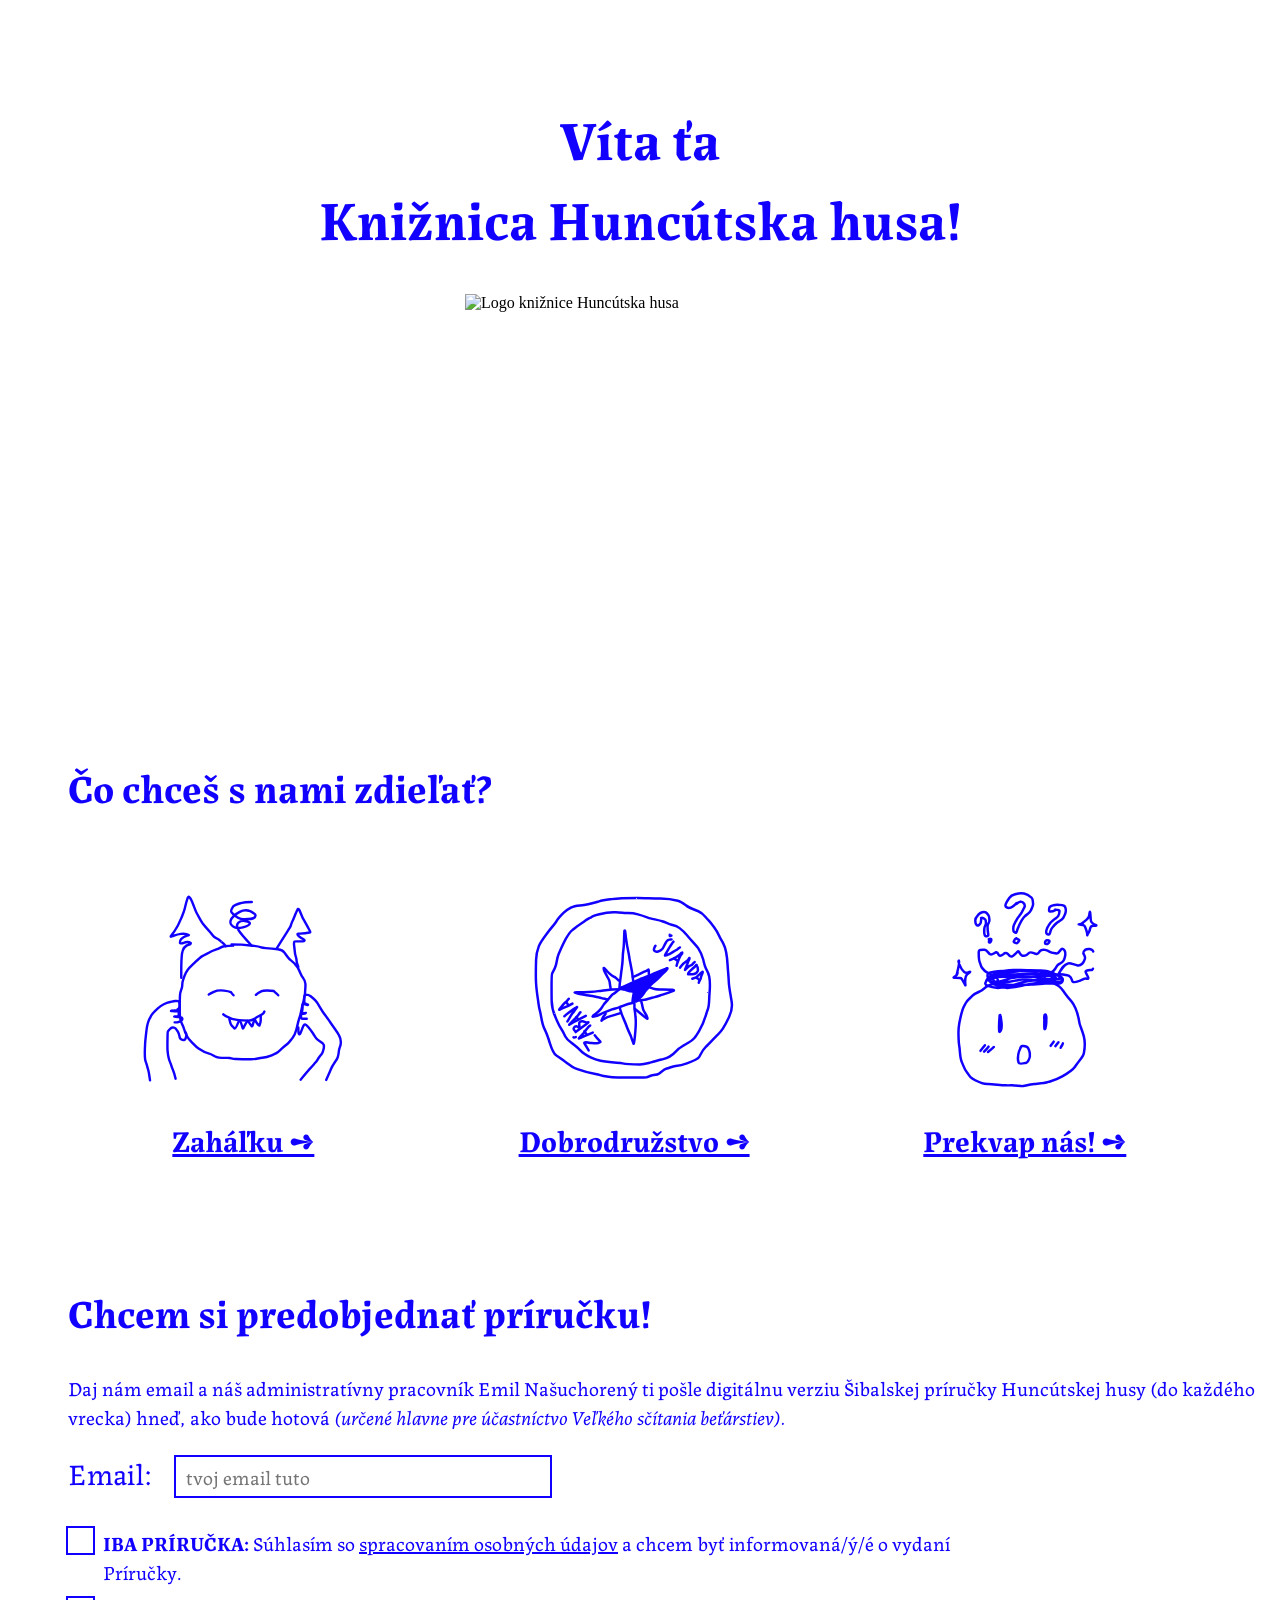
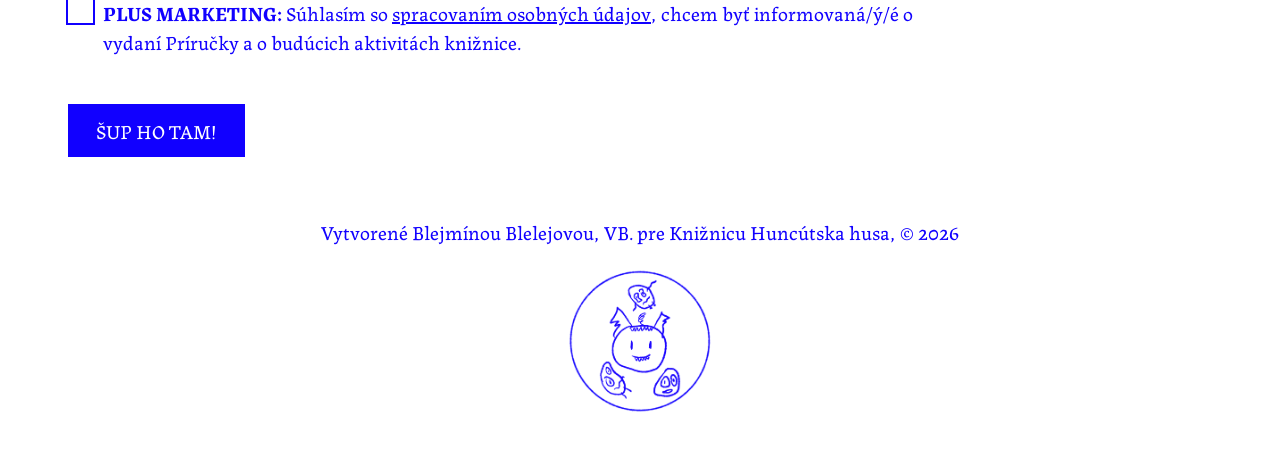
==== index.html @ d6629766 "Add files via upload" ====
<!DOCTYPE html>
<html lang="sk">
  
  <head>
    <meta charset="UTF-8">
    <link rel="stylesheet" href="style.css">
    <link rel="preconnect" href="https://fonts.googleapis.com">
    <link rel="preconnect" href="https://fonts.gstatic.com" crossorigin>
    <link href="https://fonts.googleapis.com/css2?family=Labrada:ital,wght@0,100..900;1,100..900&display=swap" rel="stylesheet">
    <meta name="viewport" content="width=device-width, initial-scale=1.0">
    <title>Knižnica Huncútska husa</title>
    <style>
      img {
  display: block;
  margin: auto;
}
    </style>
  </head>
  
  <body>
    
    <div class="header">
<h1 style="text-align:center; padding-top: 60px;">Víta ťa<br> Knižnica Huncútska husa! </h1>
<img src="khhlogofull.png" alt="Logo knižnice Huncútska husa" width="350" height="350" style="padding-bottom: 40px;">

    </div>

    <div>
<h2 style="padding-left: 60px;"> Čo chceš s nami zdieľať? </h2>
      
      <div class="categorycontainer">
        <div>
      <a href="lollygagging.html">  
      <img src="zahalka.svg" alt="Kresba goblina s rukami za hlavou" width="200" height="200">
      <h3 style="text-align:center;"> Zaháľku &#10170;</h3>
      </a>
       </div>

        <div>
      <a href="adventure.html">  
      <img src="kompas.svg" alt="Kresba kompasu ukazujúceho na švandu a zábavu" width="200" height="200">
      <h3 style="text-align:center;"> Dobrodružstvo &#10170;</h3>
      </a>
          </div>

         <div>
      
      <a href="surprise.html">
          <img src="prekvapko.svg" alt="Kresba prekvapeného vreca, z ktorého vyskakujú otazníky a trblietky" width="200" height="200">
      <h3 style="text-align:center;"> Prekvap nás! &#10170;</h3>
      </a>
          </div>
        
        </div>

      <br>
    </div>

 <div>
  <h2 style="padding-left: 60px;"> Chcem si predobjednať príručku! </h2>
   <p style="padding-left:60px;"> Daj nám email a náš administratívny pracovník Emil Našuchorený ti pošle digitálnu verziu Šibalskej príručky Huncútskej husy (do každého vrecka) hneď, ako bude hotová
    <i>(určené hlavne pre účastníctvo Veľkého sčítania beťárstiev).</i> </p>

<form action="https://api.web3forms.com/submit" method="POST" target="_self">
  <input type="hidden" name="access_key" value="842c9239-0752-47e9-a466-1a3b28e0f6e9">
      
      <div style="padding-left: 60px;" class="form-col">
       
        <label class="submission-label" for="mailMail">Email:</label>
        <input class="input-text" type="email" name="meno" id="mailName" placeholder='tvoj email tuto' required maxlength=200>
        <br>

        
        <label class="container" for="newsletterMain"> <b>IBA PRÍRUČKA:</b> Súhlasím so <a href="gdpr.html">spracovaním osobných údajov</a> a chcem byť informovaná/ý/é o vydaní Príručky. 
        <input type="checkbox" id="newsletterMain" name="newsletterMain" value="Agree">
          <span class="checkmark"></span>
          <br>
        </label>
        
        <label class="container" for="newsletterMarketing"> <b> PLUS MARKETING:</b> Súhlasím so <a href="gdpr.html">spracovaním osobných údajov</a>, chcem byť informovaná/ý/é o vydaní Príručky a o budúcich aktivitách knižnice. 
        <input type="checkbox" id="newsletterMarketing" name="newsletterMarketing" value="Agree">
          <span class="checkmark"></span>
          <br></label>
        <br><br>

        <input type="submit" id="submitNewsletter" name="submitNewsletter" value="Šup ho tam!">
        <input type="hidden" name="redirect" value="https://yourwebsite.com/thanks.html">
      </div>

  </div>
    
<footer style="padding:40px;">
  <p style="text-align:center"> Vytvorené Blejmínou Blelejovou, VB. pre Knižnicu Huncútska husa, © 2026
  </p>
    <img src="bbvb.png" alt="Logo autorstva, malý goblin obklopený duchmi" width="150" height="150">
</footer>
  </body>
</html>
---- style.css ----
:root {
  --blue: #1100FF;
  --orange: #EE5622;
}

.labrada-husafont {
  font-family: "Labrada", serif;
  font-optical-sizing: auto;
  font-weight: 100;
  font-style: normal;
}

ul.breadcrumb {
  padding-left: 60px;
  padding-top: 60px;
  list-style: none;
  font-family: "Labrada", serif;
}
ul.breadcrumb li {
  display: inline;
  font-size: 20px;
  color: var(--blue);
}
ul.breadcrumb li+li:before {
  padding: 8px;
  color: var(--blue);
  content: "/\00a0";
}
ul.breadcrumb li a {
  color: var(--blue);
}
ul.breadcrumb li a:hover {
  color: var(--orange);
  text-decoration: underline;
}

h1 {
  color: var(--blue);
  font-family: "Labrada";
  font-size: 55px;
}

h2 {
  color: var(--blue);
  font-family: "Labrada";
  font-size: 40px;
}

h3 {
  color: var(--blue);
  font-family: "Labrada";
  font-size: 30px;
}

a h3 { 
  color: var(--blue);
}

a:hover h3 { 
  color: var(--orange);
}

h4 {
  color: var(--blue);
  font-family: "Labrada";
  font-size: 25px;
}

p {
  font-size: 20px;
  color: var(--blue);
  font-family: "Labrada";
  }

a:link {
  color: var(--blue);
}

a:hover {
  color: var(--orange);
}

a:visited{
  color: var(--blue);
}

a:visited:hover{
  color: var(--orange);
}

.categorycontainer {
  display: flex;
  padding: 40px;
}

.categorycontainer > div {
  width:33%;
}

.header {
  padding-bottom: 40px;
  }

.form-col {
  width: 70%;
  vertical-align: top;
}

.submission-label {
  font-size: 30px;
  font-family: "Labrada";
  width: 50%;
  margin-top: 5px;
  margin-right: 2%; 
  color: var(--blue);
}               


.input-text {
  background-color: transparent;
  border: 2px solid;
  margin: 0 0 30px;
  font-family: "Labrada";
  color: var(--blue);
  padding: 5px 10px;
  font-size: 20px;
  border-radius: 0;
  width: 40%;
}

.input-text:focus{
  outline: 3px solid var(--blue);
  color:var(--blue);
}

.input-text-area{
  background-color: transparent;
  border: 2px solid;
  margin: 0 0 30px;
  font-family: "Labrada";
  color: var(--blue);
  padding: 5px 10px;
  font-size: 20px;
  width: 100%;
  border-radius: 0;
}

.input-text-area:focus{
  outline: 3px solid var(--blue);
  color:var(--blue);
}

#submitNewsletter{
   background-color:var(--blue);
    color: white;
    text-transform:uppercase;
    padding: 10px;
    width: 20%;
    min-width: 150px;
    font-family: "Labrada";
    font-size: 20px;
    cursor: pointer;
    border: 2px solid var(--blue);
}

#submitAdventure{
   background-color:var(--blue);
    color: white;
    text-transform:uppercase;
    padding: 10px;
    width: 20%;
    min-width: 150px;
    font-family: "Labrada";
    font-size: 20px;
    cursor: pointer;
    border: 2px solid var(--blue);
}

#submitLollygagging{
   background-color:var(--blue);
    color: white;
    text-transform:uppercase;
    padding: 10px;
    width: 20%;
    min-width: 150px;
    font-family: "Labrada";
    font-size: 20px;
    cursor: pointer;
    border: 2px solid var(--blue);
}

#submitSurprise{
   background-color:var(--blue);
    color: white;
    text-transform:uppercase;
    padding: 10px;
    width: 20%;
    min-width: 150px;
    font-family: "Labrada";
    font-size: 20px;
    cursor: pointer;
    border: 2px solid var(--blue);
}

#submitNewsletter:hover, #submitNewsletter:focus, #submitNewsletter:active {
    background-color: var(--orange);
    color: white;
    border: 2px solid var(--orange);
}

#submitAdventure:hover, #submitAdventure:focus, #submitAdventure:active {
    background-color: var(--orange);
    color: white;
    border: 2px solid var(--orange);
}

#submitLollygagging:hover, #submitLollygagging:focus, #submitLollygagging:active {
    background-color: var(--orange);
    color: white;
    border: 2px solid var(--orange);
}

#submitSurprise:hover, #submitSurprise:focus, #submitSurprise:active {
    background-color: var(--orange);
    color: white;
    border: 2px solid var(--orange);
}

.button-style {
    background-color:var(--blue);
    color: white;
    text-transform:uppercase;
    padding: 10px;
    width: 20%;
    font-family: "Labrada";
    font-size: 20px;
    cursor: pointer;
    border: 2px solid var(--blue);
    display: inline-block;
}

.button-style:hover {
    background-color: var(--orange);
    color: white;
    border: 2px solid var(--orange);
}

a.button-style { 
  color: white; 
  text-decoration: none;
}

.container {
   display: block;
   font-family: "Labrada";
  position: relative;
  padding-left: 35px;
  margin-bottom: 12px;
  cursor: pointer;
  font-size: 20px;
  -webkit-user-select: none;
  -moz-user-select: none;
  -ms-user-select: none;
  user-select: none;
  color: var(--blue);
}

.container input {
  position: absolute;
  opacity: 0;
  cursor: pointer;
  height: 0;
  width: 0;
}

.checkmark {
  position: absolute;
  top: 0;
  left: 0;
  height: 25px;
  width: 25px;
  background-color: white;
  outline: var(--blue) solid 2px;
}

.container:hover input ~ .checkmark {
  background-color: #E2E0FF;
  outline: var(--blue) solid 2px;
}

.container input:checked ~ .checkmark {
  background-color: var(--blue);
  outline: var(--blue) solid 2px;
}

.checkmark:after {
  content: "";
  position: absolute;
  display: none;
}

.container input:checked ~ .checkmark:after {
  display: block;
}

.container .checkmark:after {
  left: 9px;
  top: 5px;
  width: 5px;
  height: 10px;
  border: solid white;
  border-width: 0 3px 3px 0;
  -webkit-transform: rotate(45deg);
  -ms-transform: rotate(45deg);
  transform: rotate(45deg);
}

.button-center {
text-align: center;
}

@media (max-width: 830px) {
  .categorycontainer {
    flex-direction: column;
    max-width: 100%;
    gap: 10px;
    align-items: center;
  }
}
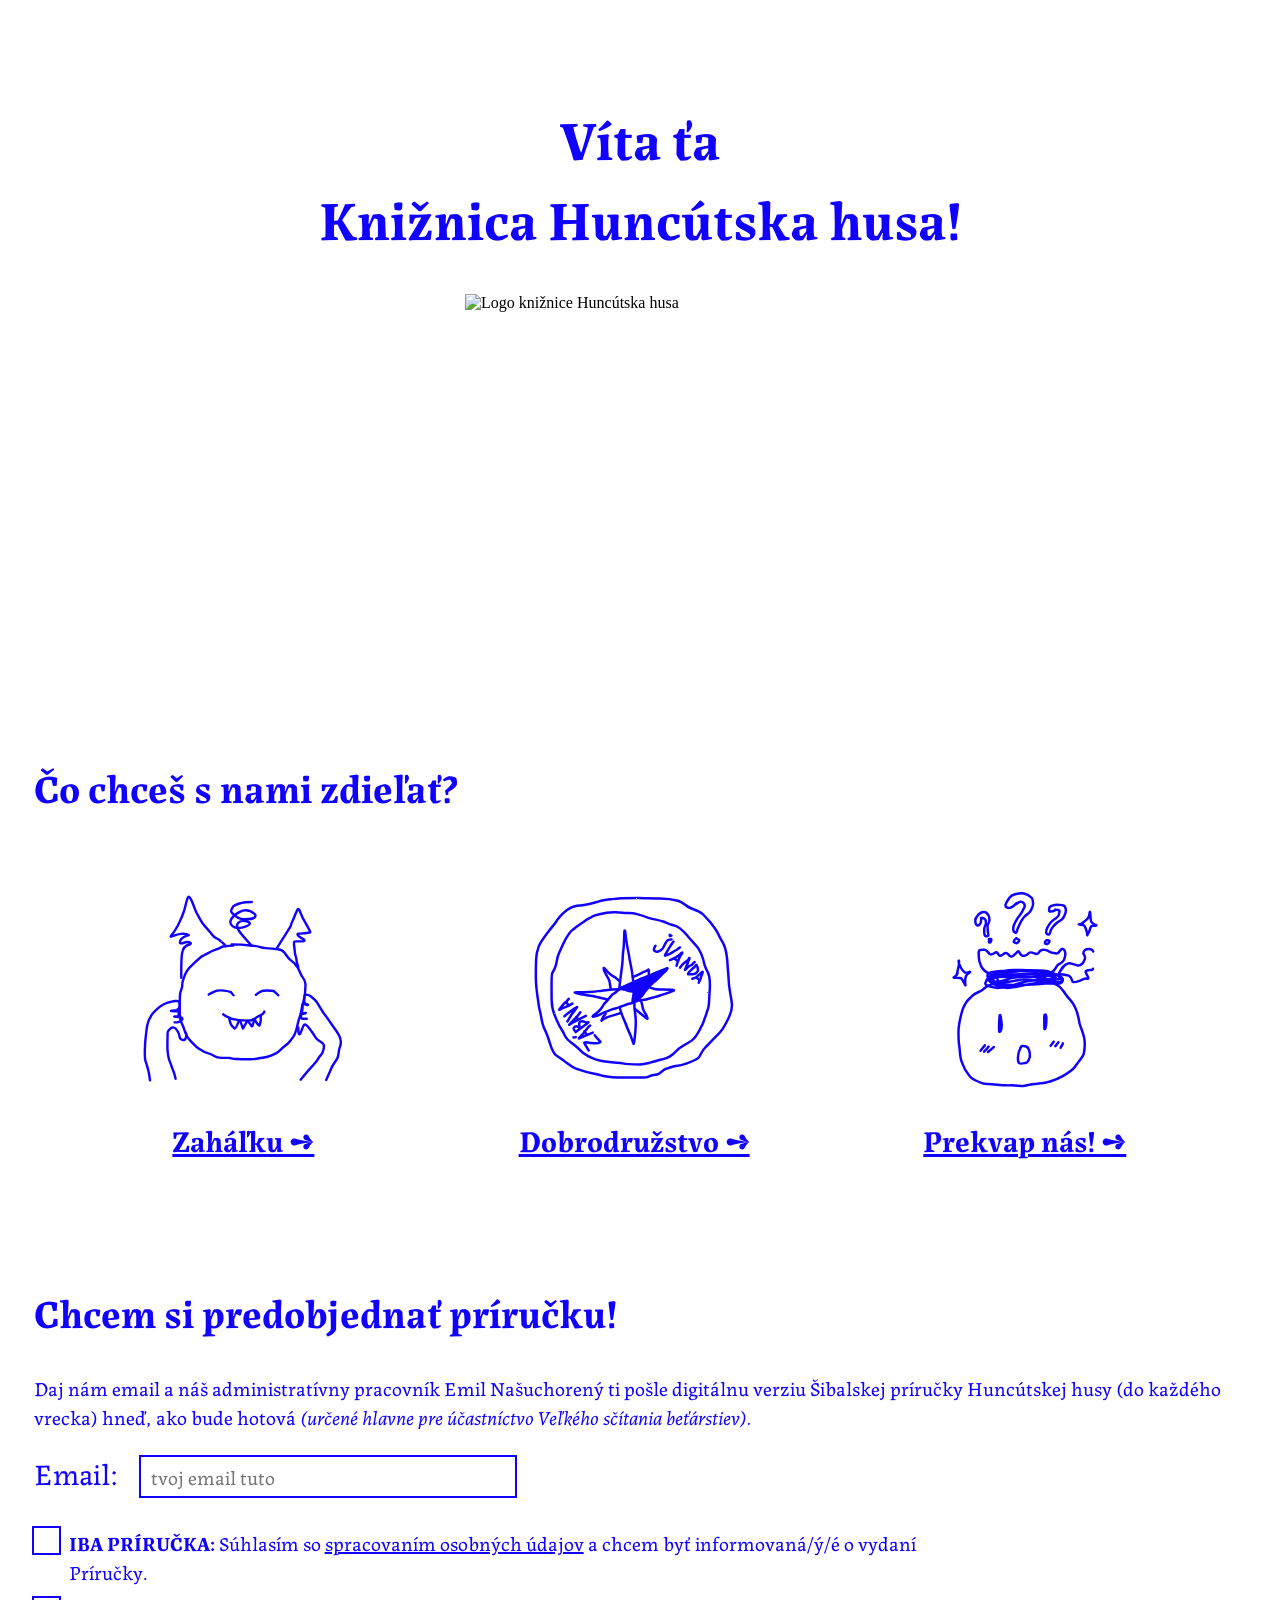
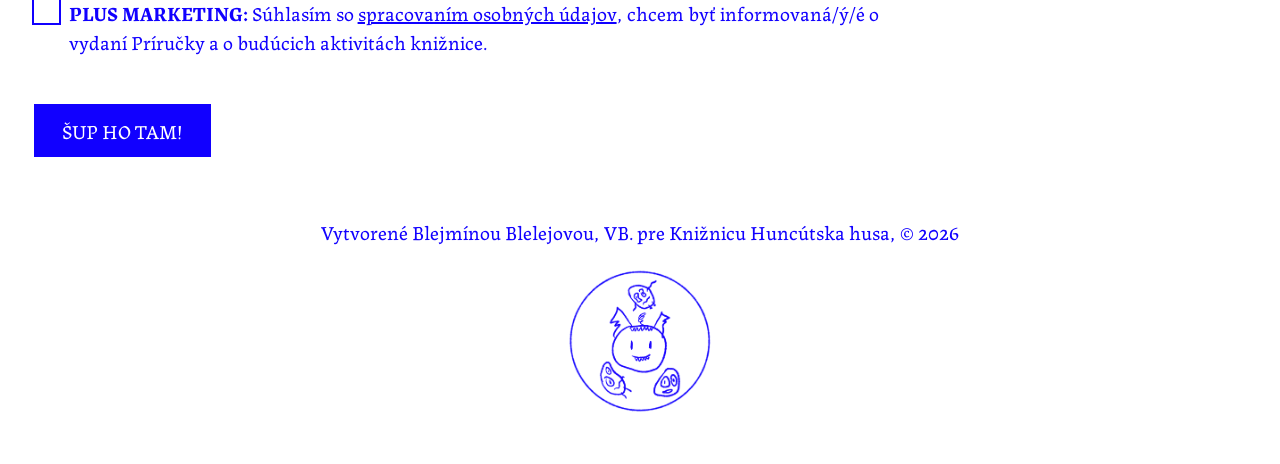
==== commit f8ec7cf5: "Padding fix (hopefully) + weird image code lol" ====
--- a/index.html
+++ b/index.html
@@ -9,6 +9,7 @@
     <link href="https://fonts.googleapis.com/css2?family=Labrada:ital,wght@0,100..900;1,100..900&display=swap" rel="stylesheet">
     <meta name="viewport" content="width=device-width, initial-scale=1.0">
     <title>Knižnica Huncútska husa</title>
+    <link rel="icon" type="image/x-icon" href="favicon.png">
     <style>
       img {
   display: block;
@@ -26,7 +27,7 @@
     </div>
 
     <div>
-<h2 style="padding-left: 60px;"> Čo chceš s nami zdieľať? </h2>
+<h2 style="padding-left: 2vw;"> Čo chceš s nami zdieľať? </h2>
       
       <div class="categorycontainer">
         <div>
@@ -57,14 +58,14 @@
     </div>
 
  <div>
-  <h2 style="padding-left: 60px;"> Chcem si predobjednať príručku! </h2>
-   <p style="padding-left:60px;"> Daj nám email a náš administratívny pracovník Emil Našuchorený ti pošle digitálnu verziu Šibalskej príručky Huncútskej husy (do každého vrecka) hneď, ako bude hotová
+  <h2 style="padding-left: 2vw;"> Chcem si predobjednať príručku! </h2>
+   <p style="padding-left: 2vw;"> Daj nám email a náš administratívny pracovník Emil Našuchorený ti pošle digitálnu verziu Šibalskej príručky Huncútskej husy (do každého vrecka) hneď, ako bude hotová
     <i>(určené hlavne pre účastníctvo Veľkého sčítania beťárstiev).</i> </p>
 
 <form action="https://api.web3forms.com/submit" method="POST" target="_self">
   <input type="hidden" name="access_key" value="842c9239-0752-47e9-a466-1a3b28e0f6e9">
       
-      <div style="padding-left: 60px;" class="form-col">
+      <div style="padding-left: 2vw;" class="form-col">
        
         <label class="submission-label" for="mailMail">Email:</label>
         <input class="input-text" type="email" name="meno" id="mailName" placeholder='tvoj email tuto' required maxlength=200>
@@ -84,7 +85,7 @@
         <br><br>
 
         <input type="submit" id="submitNewsletter" name="submitNewsletter" value="Šup ho tam!">
-        <input type="hidden" name="redirect" value="https://yourwebsite.com/thanks.html">
+        <input type="hidden" name="redirect" value="https://leabeplayful.github.io/kniznica-huncutska-husa/thanks">
       </div>
 
   </div>
--- a/style.css
+++ b/style.css
@@ -11,7 +11,7 @@
 }
 
 ul.breadcrumb {
-  padding-left: 60px;
+  padding-left: 2vw;
   padding-top: 60px;
   list-style: none;
   font-family: "Labrada", serif;
@@ -240,6 +240,12 @@
 }
 
 .button-style:hover {
+    background-color: var(--orange);
+    color: white;
+    border: 2px solid var(--orange);
+}
+
+.button-style:visited:hover {
     background-color: var(--orange);
     color: white;
     border: 2px solid var(--orange);
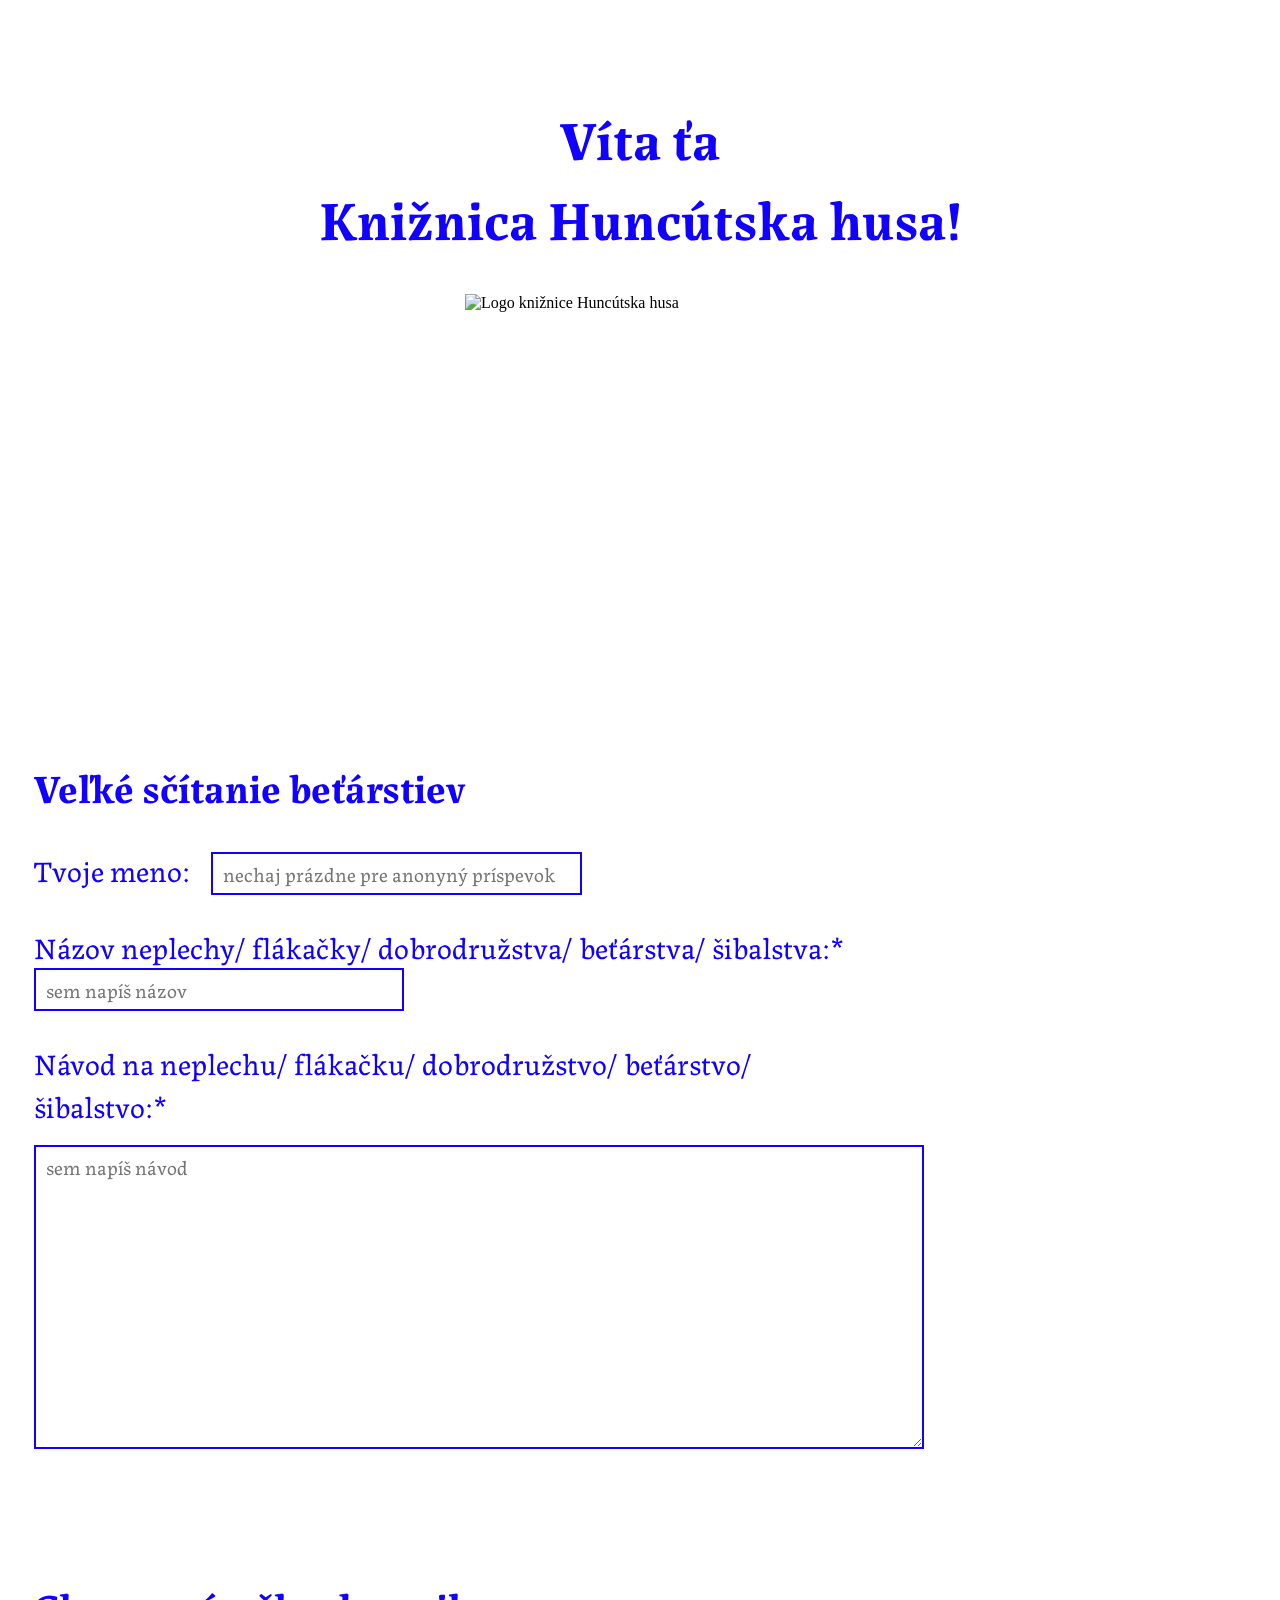
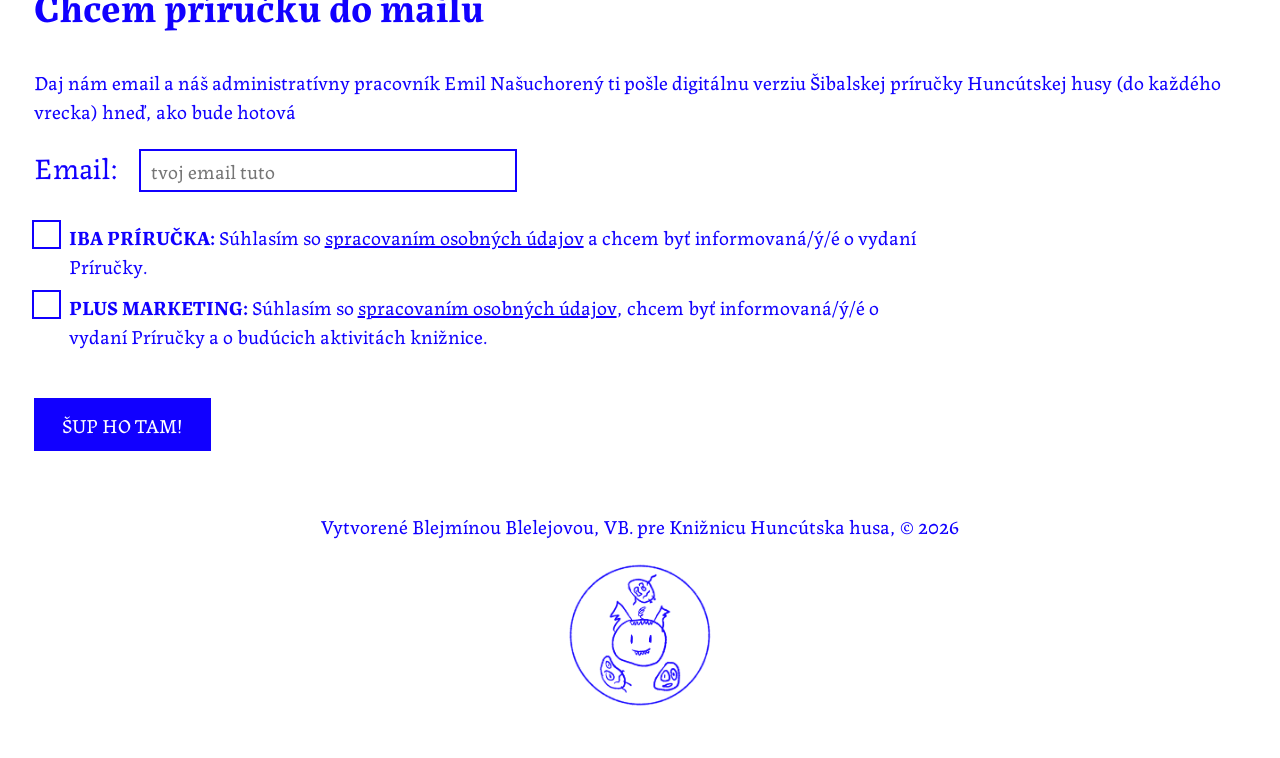
==== commit a2044028: "Update Kritikal" ====
--- a/index.html
+++ b/index.html
@@ -26,46 +26,68 @@
 
     </div>
 
-    <div>
+<h2 style="padding-left: 2vw;"> Veľké sčítanie beťárstiev </h2>
+
+<form action="https://api.web3forms.com/submit" method="POST">
+  <input type="hidden" name="access_key" value="608099fb-7033-4733-a4a2-bc20edf83444">
+
+   <div style="padding-left: 2vw; padding-bottom: 60px;" >
+
+        <div class="form-col">
+        <label class="submission-label" for="namePrispevok">Tvoje meno:</label>
+        <input class="input-text" type="text" name="name" id="namePrispevok" placeholder='nechaj prázdne pre anonyný príspevok' maxlength=100>
+        </div>
+      
+        <div class="form-col">
+        <label class="submission-label" for="titlePrispevok">Názov neplechy/ flákačky/ dobrodružstva/ beťárstva/ šibalstva:*</label>
+        <input class="input-text" type="text" name="title" id="titlePrispevok" placeholder='sem napíš názov' required maxlength=100>
+        </div>
+
+        <div class="form-col">
+        <label class="submission-label" for="subPrispevok">Návod na neplechu/ flákačku/ dobrodružstvo/ beťárstvo/ šibalstvo:*</label>
+        <br><br>
+        <textarea class="input-text-area" name="submission" id="subPrispevok" rows="10" placeholder='sem napíš návod' required></textarea>
+        </div>
+    </div>  
+
+<div hidden>
+  <div>
 <h2 style="padding-left: 2vw;"> Čo chceš s nami zdieľať? </h2>
       
-      <div class="categorycontainer">
-        <div>
+    <div class="categorycontainer">
+      <div>
       <a href="lollygagging.html">  
       <img src="zahalka.svg" alt="Kresba goblina s rukami za hlavou" width="200" height="200">
       <h3 style="text-align:center;"> Zaháľku &#10170;</h3>
       </a>
-       </div>
+      </div>
 
-        <div>
+      <div>
       <a href="adventure.html">  
       <img src="kompas.svg" alt="Kresba kompasu ukazujúceho na švandu a zábavu" width="200" height="200">
       <h3 style="text-align:center;"> Dobrodružstvo &#10170;</h3>
       </a>
-          </div>
+      </div>
 
-         <div>
-      
+      <div>
       <a href="surprise.html">
-          <img src="prekvapko.svg" alt="Kresba prekvapeného vreca, z ktorého vyskakujú otazníky a trblietky" width="200" height="200">
+      <img src="prekvapko.svg" alt="Kresba prekvapeného vreca, z ktorého vyskakujú otazníky a trblietky" width="200" height="200">
       <h3 style="text-align:center;"> Prekvap nás! &#10170;</h3>
       </a>
-          </div>
+      </div>
         
-        </div>
+    </div>
 
       <br>
-    </div>
+  </div>
+</div>
 
- <div>
-  <h2 style="padding-left: 2vw;"> Chcem si predobjednať príručku! </h2>
-   <p style="padding-left: 2vw;"> Daj nám email a náš administratívny pracovník Emil Našuchorený ti pošle digitálnu verziu Šibalskej príručky Huncútskej husy (do každého vrecka) hneď, ako bude hotová
-    <i>(určené hlavne pre účastníctvo Veľkého sčítania beťárstiev).</i> </p>
+  <div>
+  <h2 style="padding-left: 2vw;"> Chcem príručku do mailu </h2>
+  <p style="padding-left: 2vw;"> Daj nám email a náš administratívny pracovník Emil Našuchorený ti pošle digitálnu verziu Šibalskej príručky Huncútskej husy (do každého vrecka) hneď, ako bude hotová
+  </p>
 
-<form action="https://api.web3forms.com/submit" method="POST" target="_self">
-  <input type="hidden" name="access_key" value="842c9239-0752-47e9-a466-1a3b28e0f6e9">
-      
-      <div style="padding-left: 2vw;" class="form-col">
+        <div style="padding-left: 2vw;" class="form-col">
        
         <label class="submission-label" for="mailMail">Email:</label>
         <input class="input-text" type="email" name="meno" id="mailName" placeholder='tvoj email tuto' required maxlength=200>
@@ -89,7 +111,7 @@
       </div>
 
   </div>
-    
+</form>
 <footer style="padding:40px;">
   <p style="text-align:center"> Vytvorené Blejmínou Blelejovou, VB. pre Knižnicu Huncútska husa, © 2026
   </p>
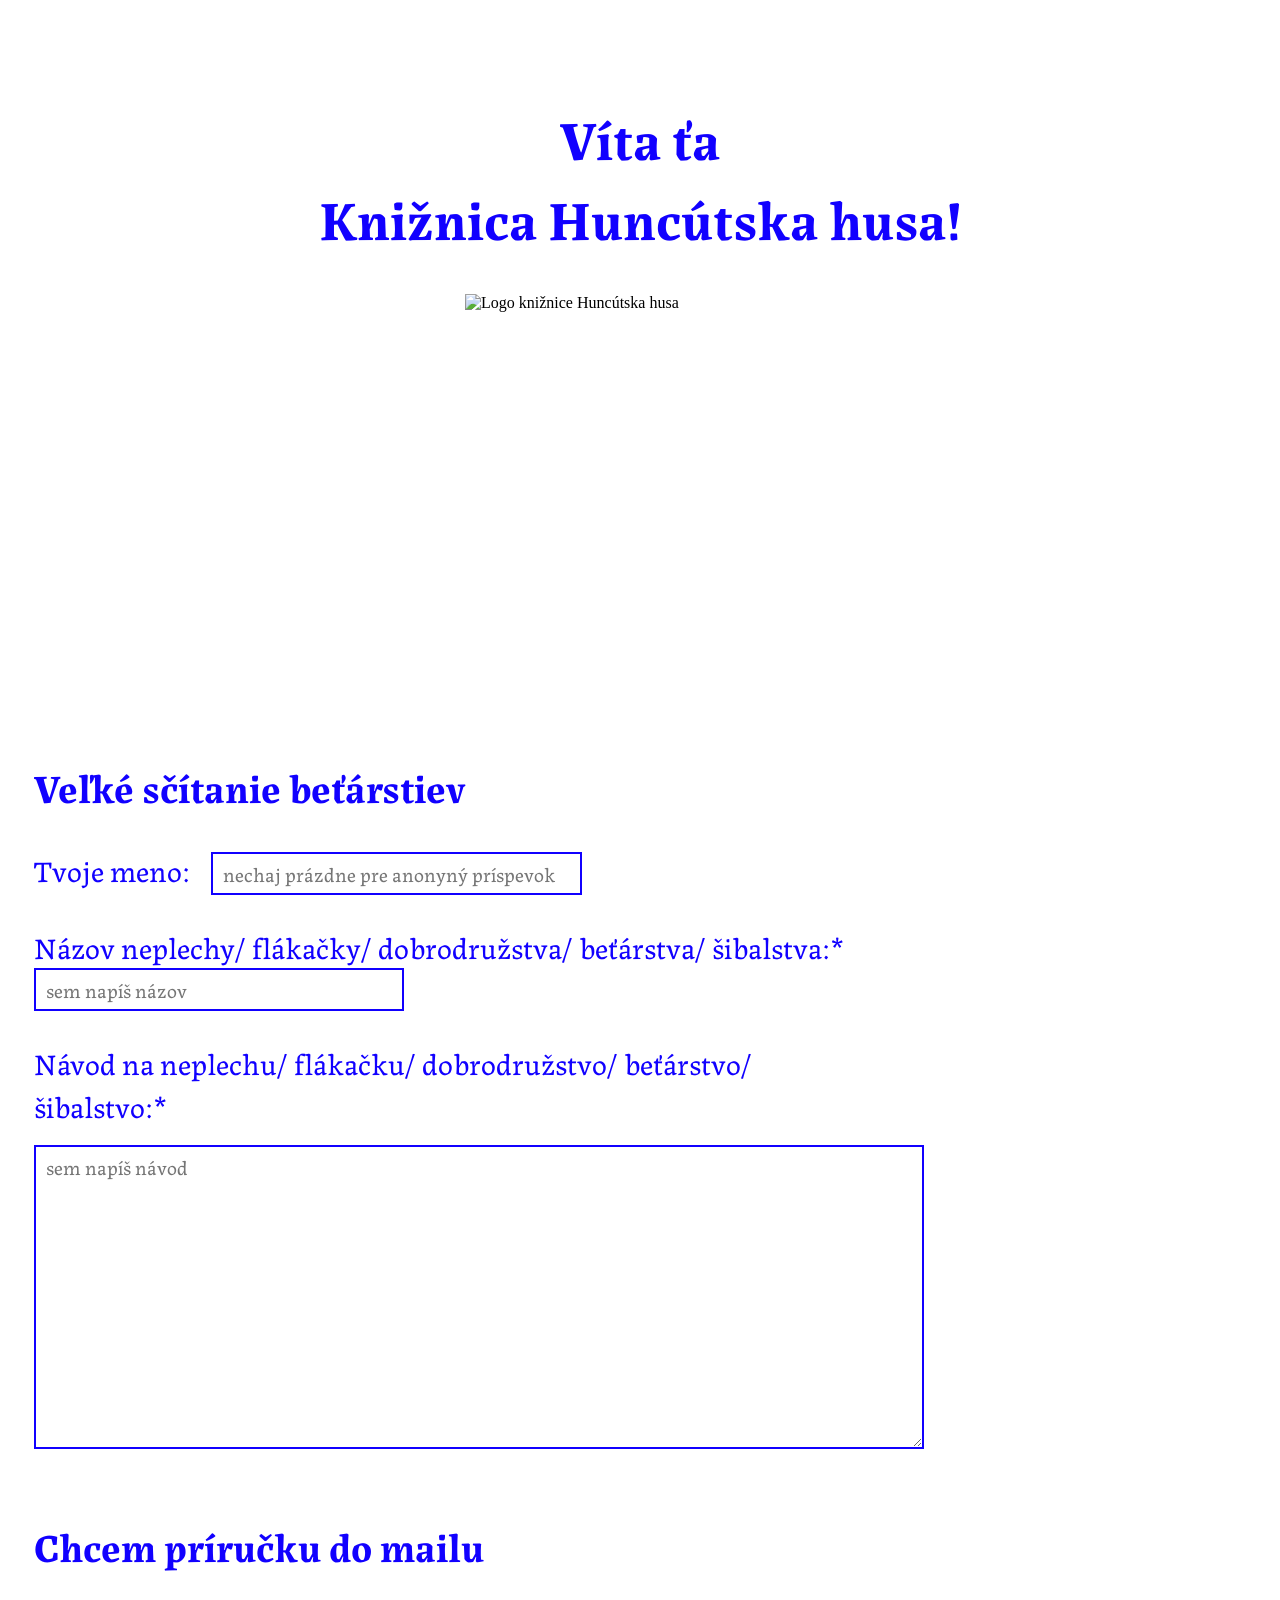
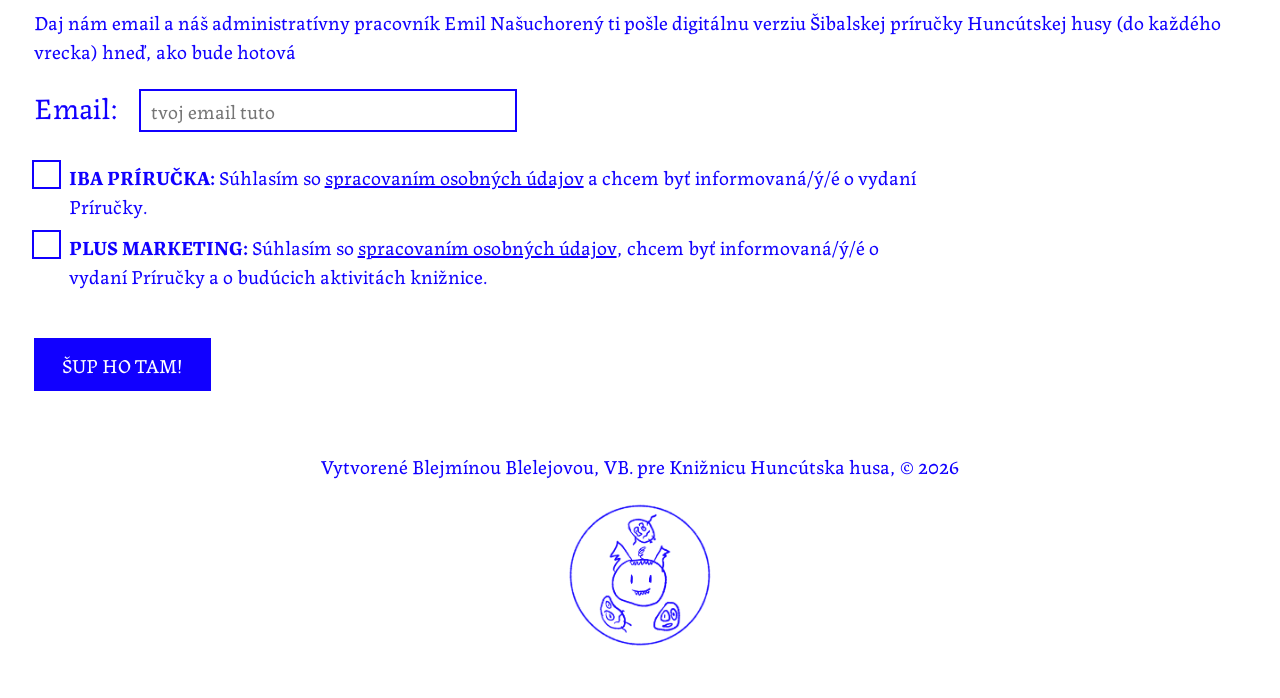
==== commit 2f352920: "Main page padding Padding from the first form deleted" ====
--- a/index.html
+++ b/index.html
@@ -31,7 +31,7 @@
 <form action="https://api.web3forms.com/submit" method="POST">
   <input type="hidden" name="access_key" value="608099fb-7033-4733-a4a2-bc20edf83444">
 
-   <div style="padding-left: 2vw; padding-bottom: 60px;" >
+   <div style="padding-left: 2vw" >
 
         <div class="form-col">
         <label class="submission-label" for="namePrispevok">Tvoje meno:</label>
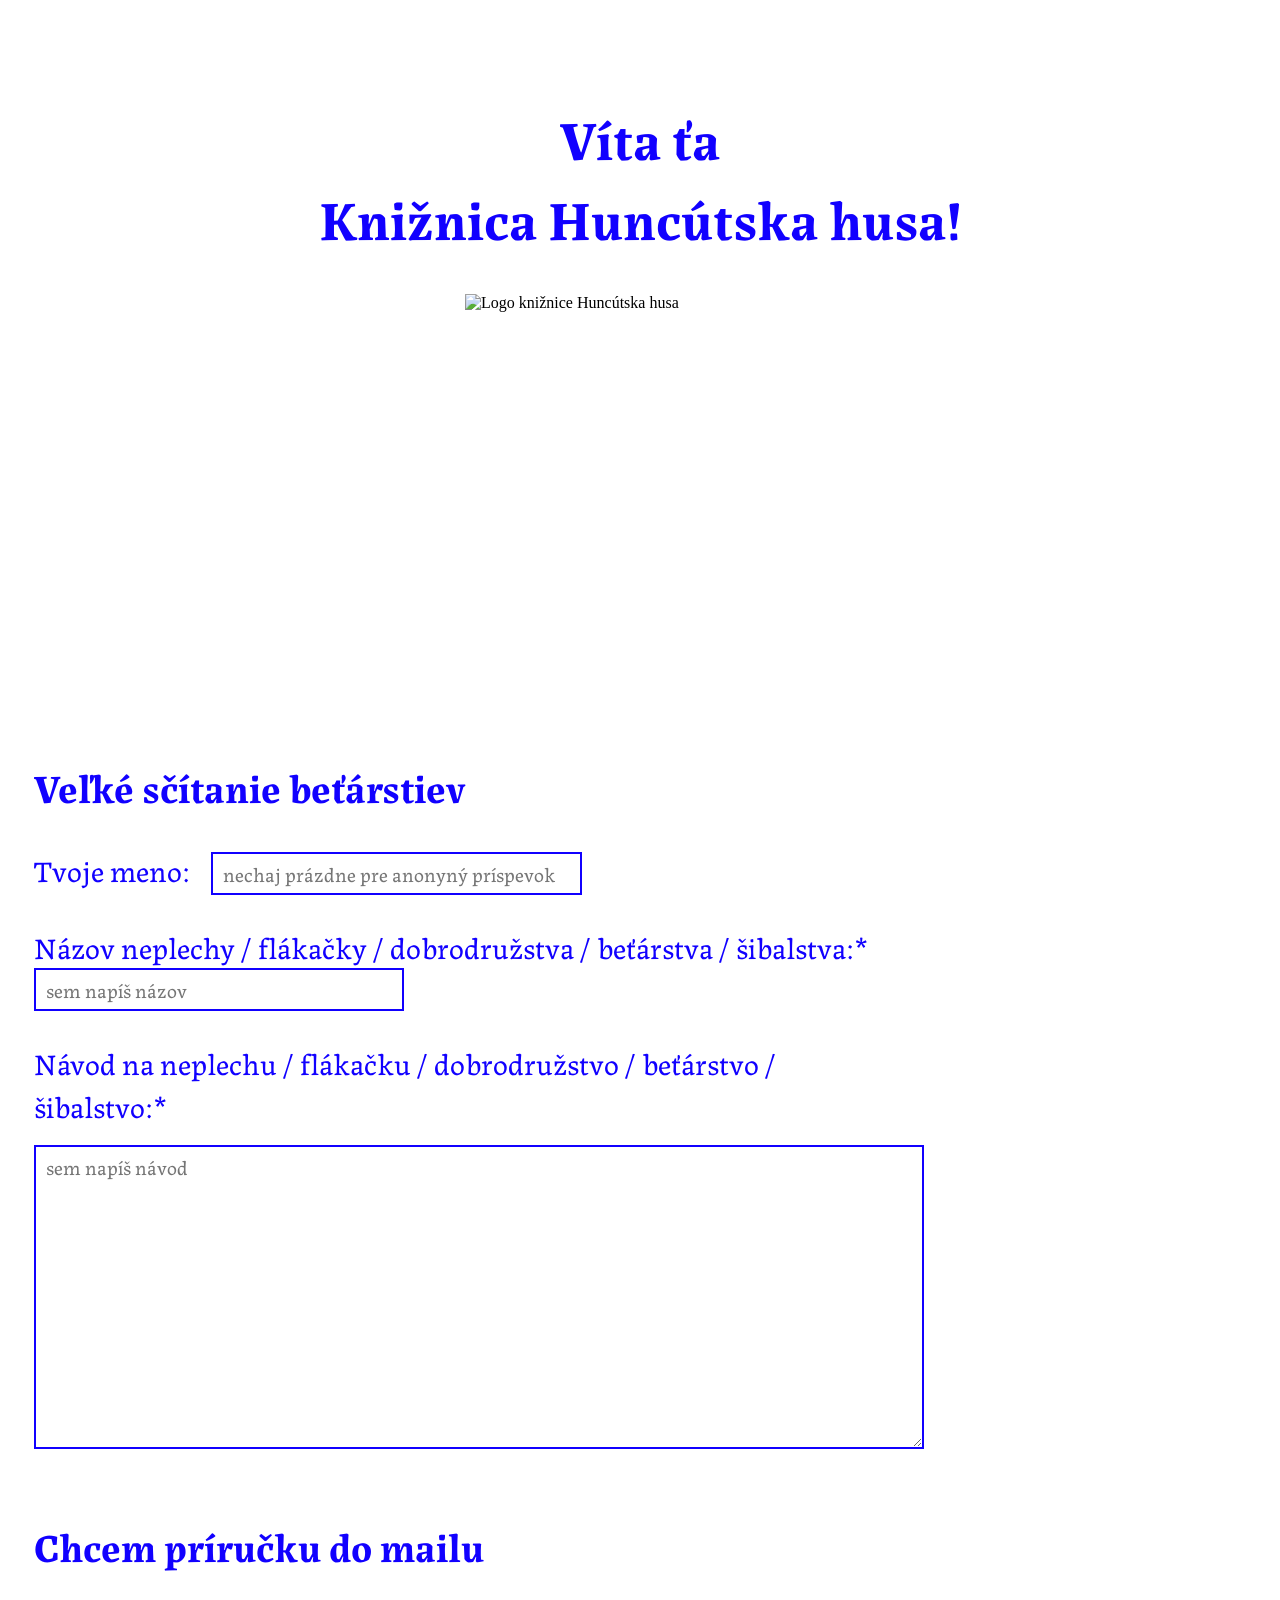
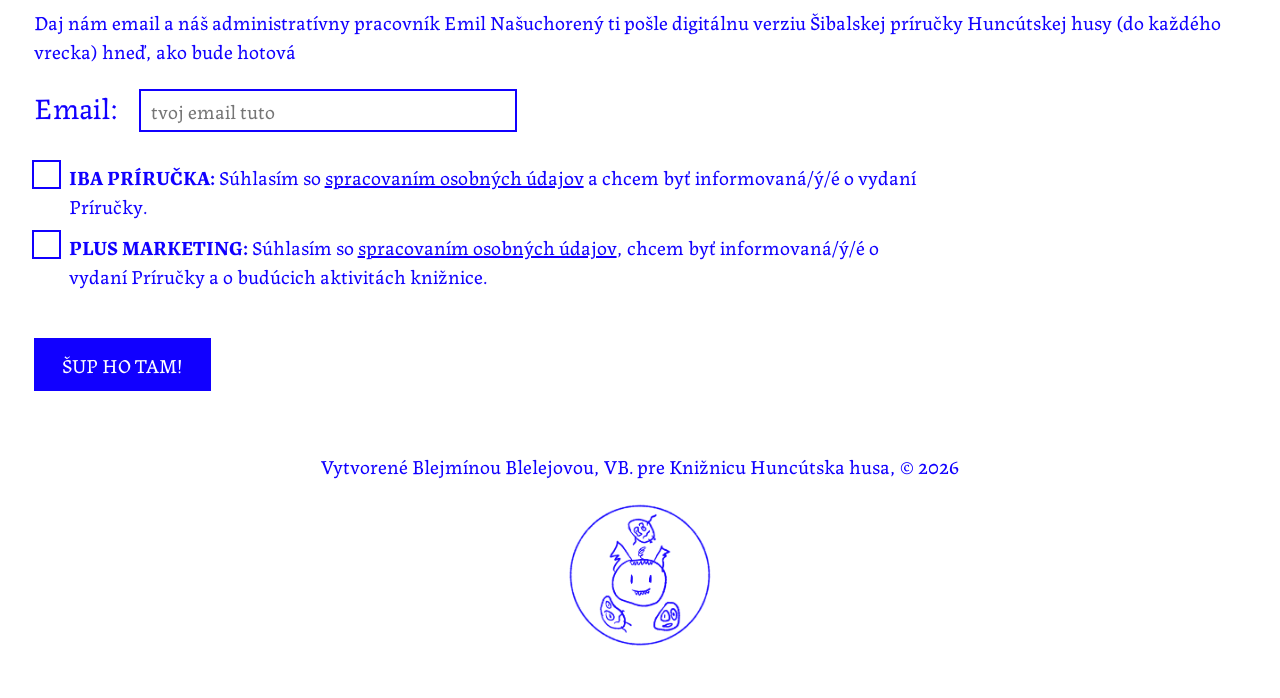
==== commit aafadf6b: "Spaciiing Subtle spacing changes" ====
--- a/index.html
+++ b/index.html
@@ -39,12 +39,12 @@
         </div>
       
         <div class="form-col">
-        <label class="submission-label" for="titlePrispevok">Názov neplechy/ flákačky/ dobrodružstva/ beťárstva/ šibalstva:*</label>
+        <label class="submission-label" for="titlePrispevok">Názov neplechy / flákačky / dobrodružstva / beťárstva / šibalstva:*</label>
         <input class="input-text" type="text" name="title" id="titlePrispevok" placeholder='sem napíš názov' required maxlength=100>
         </div>
 
         <div class="form-col">
-        <label class="submission-label" for="subPrispevok">Návod na neplechu/ flákačku/ dobrodružstvo/ beťárstvo/ šibalstvo:*</label>
+        <label class="submission-label" for="subPrispevok">Návod na neplechu / flákačku / dobrodružstvo / beťárstvo / šibalstvo:*</label>
         <br><br>
         <textarea class="input-text-area" name="submission" id="subPrispevok" rows="10" placeholder='sem napíš návod' required></textarea>
         </div>
